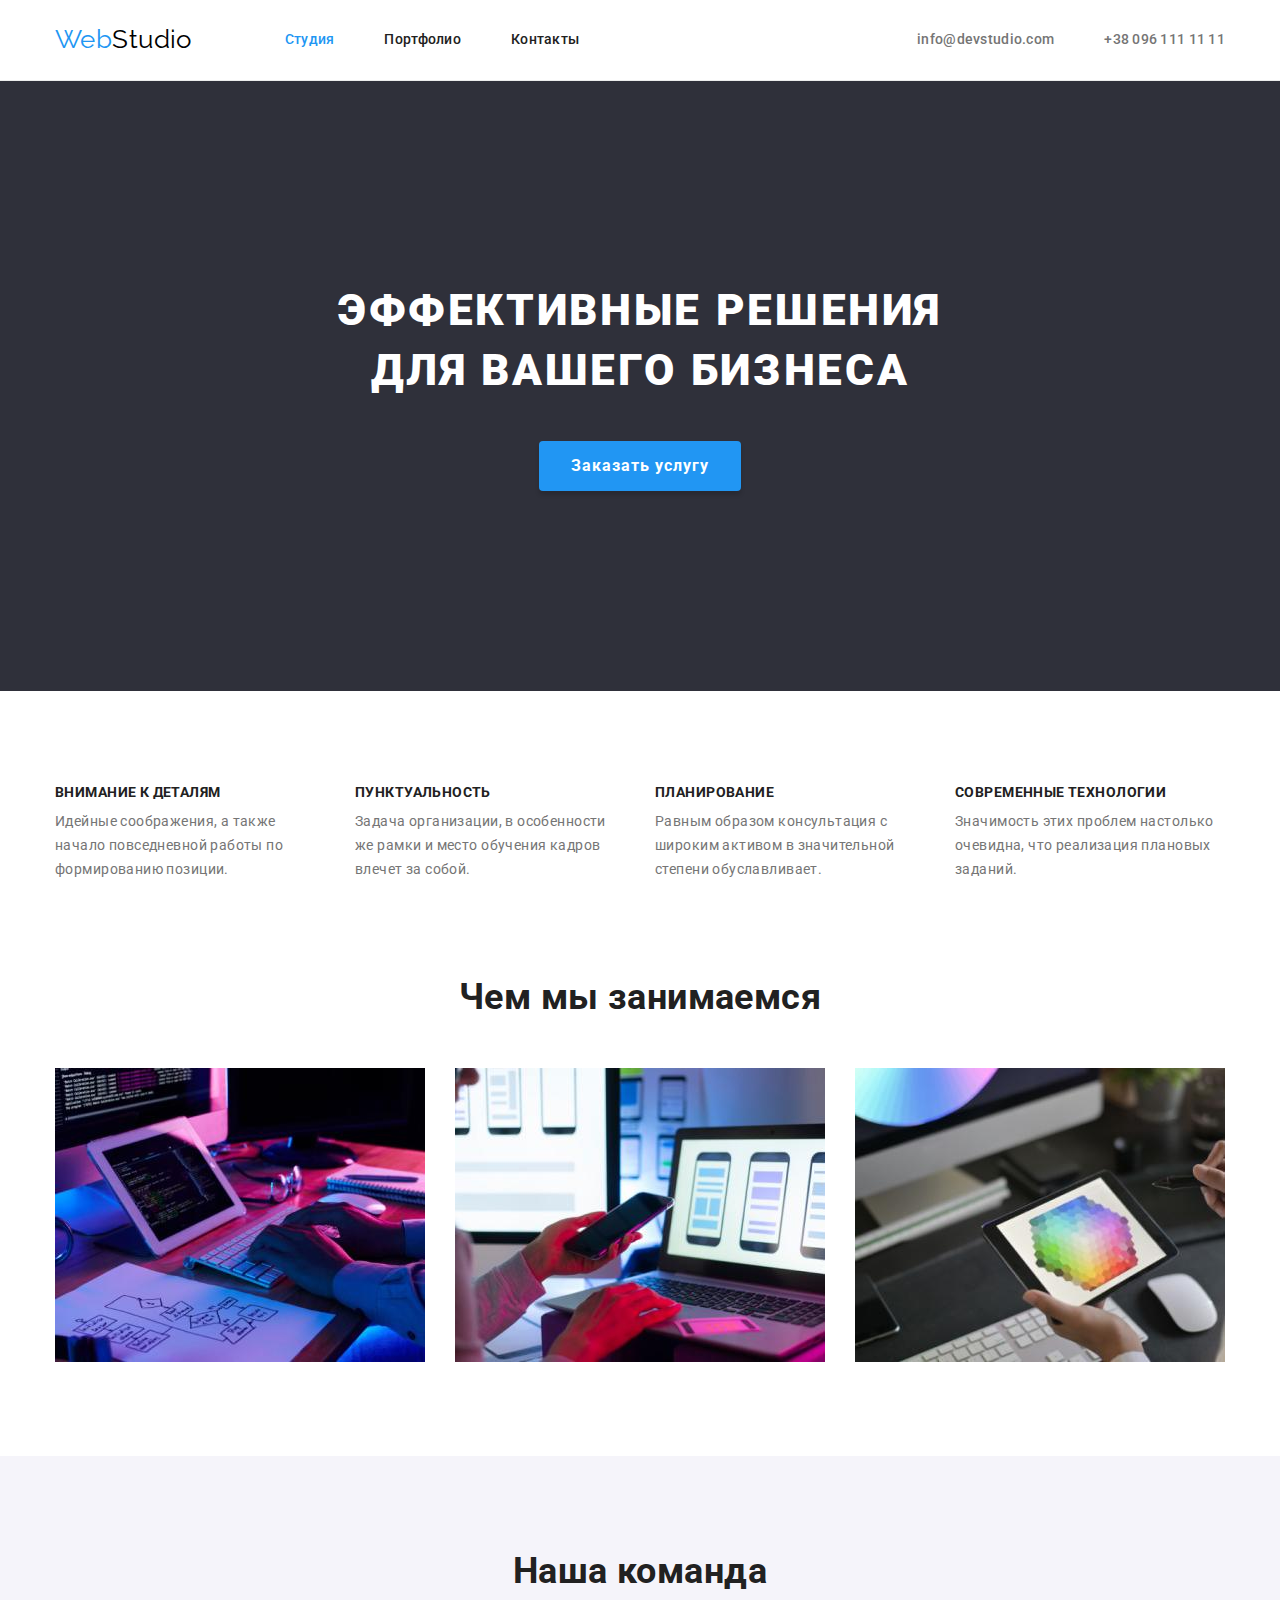
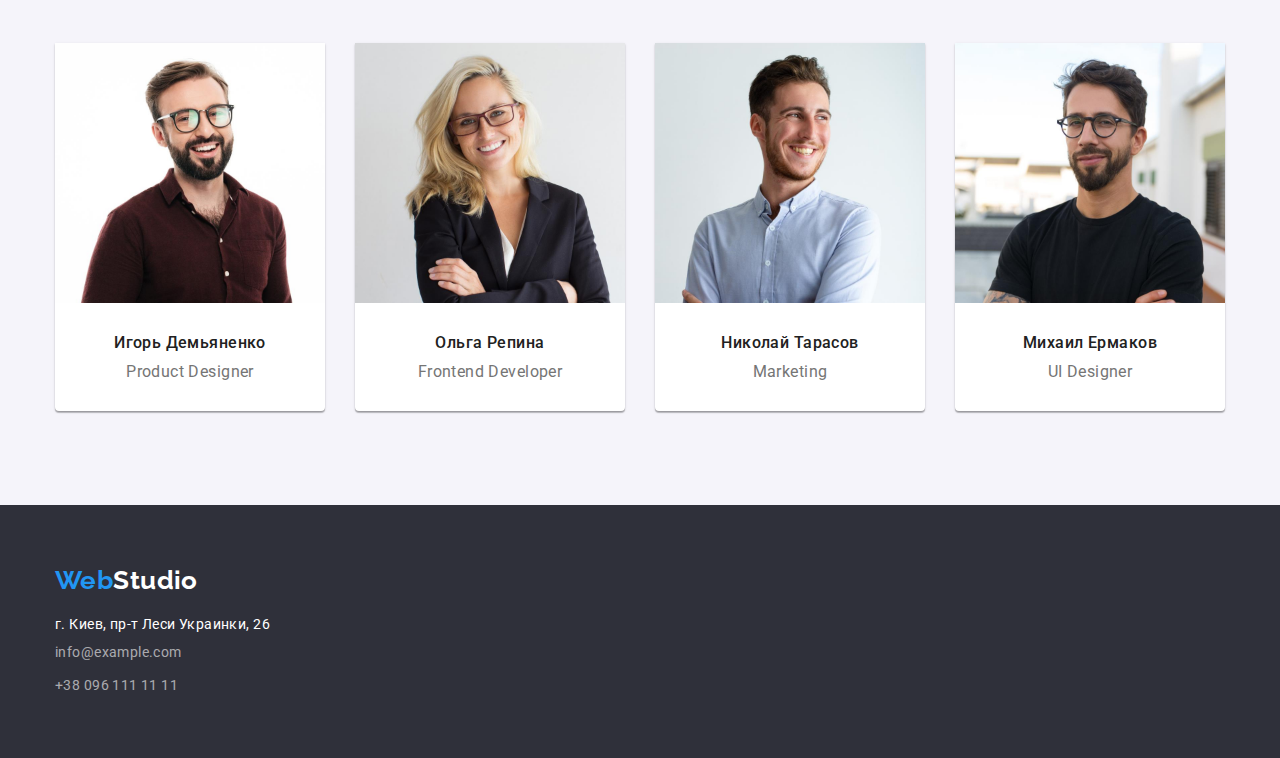
==== index.html @ e7f18486 "1" ====
<!DOCTYPE html>
<html lang="ru">
  <head>
    <meta charset="UTF-8" />
    <meta http-equiv="X-UA-Compatible" content="IE=edge" />
    <meta name="viewport" content="width=device-width, initial-scale=1.0" />
    <title>WebStudio</title>
    <link
      href="https://fonts.googleapis.com/css2?family=Raleway:wght@700&family=Roboto:wght@400;500;700;900&display=swap"
      rel="stylesheet"
    />
    <link
      rel="stylesheet"
      href="https://cdnjs.cloudflare.com/ajax/libs/modern-normalize/1.1.0/modern-normalize.min.css"
    />
    <link rel="stylesheet" href="./css/styles.css" />
  </head>

  <body>
    <header class="">
      <div class="container">
        <div class="main-nav">
          <nav class="conteiner-nav">
            <a href="./index.html" class="logo"
              ><span class="logo-text">Web</span>Studio</a
            >
            <ul class="site-nav">
              <li class="item">
                <a href="./index.html" class="link current">Студия</a>
              </li>
              <li class="item">
                <a href="./portfolio.html" class="link">Портфолио</a>
              </li>
              <li class="item"><a href="" class="link">Контакты</a></li>
            </ul>
          </nav>
          <div class="conteiner-contakt">
            <ul class="auth-nav">
              <li class="item">
                <a href="emailto:info@devstudio.com" class="link"
                  >info@devstudio.com
                </a>
              </li>
              <li class="item">
                <a href="tel:+380961111111" class="link"> +38 096 111 11 11</a>
              </li>
            </ul>
          </div>
        </div>
      </div>
    </header>

    <main>
      <section class="hero">
        <div class="conteiner-hero">
          <h1 class="hero-title">Эффективные решения для вашего бизнеса</h1>
          <button type="button" class="button">Заказать услугу</button>
        </div>
      </section>

      <section class="section advantage">
        <div class="container">
          <h2 class="visually-hidden">Наши преимущества</h2>
          <ul class="advantage-block">
            <li class="item">
              <h3 class="advantage-title">Внимание к деталям</h3>
              <p class="text">
                Идейные соображения, а также начало повседневной работы по
                формированию позиции.
              </p>
            </li>
            <li class="item">
              <h3 class="advantage-title">Пунктуальность</h3>
              <p class="text">
                Задача организации, в особенности же рамки и место обучения
                кадров влечет за собой.
              </p>
            </li>
            <li class="item">
              <h3 class="advantage-title">Планирование</h3>
              <p class="text">
                Равным образом консультация с широким активом в значительной
                степени обуславливает.
              </p>
            </li>
            <li class="item">
              <h3 class="advantage-title">Современные технологии</h3>
              <p class="text">
                Значимость этих проблем настолько очевидна, что реализация
                плановых заданий.
              </p>
            </li>
          </ul>
        </div>
      </section>

      <section class="section engage">
        <div class="container">
          <h2 class="section-title">Чем мы занимаемся</h2>
          <ul class="pictures">
            <li class="item">
              <img
                src="./images/development.jpeg"
                alt="разробокта"
                width="370"
                height="294"
              />
            </li>
            <li class="item">
              <img
                src="./images/design.jpeg"
                alt="дизайн"
                width="370"
                height="294"
              />
            </li>
            <li class="item">
              <img
                src="./images/creative.jpeg"
                alt="кревтив"
                width="370"
                height="294"
              />
            </li>
          </ul>
        </div>
      </section>

      <section class="section team">
        <div class="container">
          <h2 class="section-title">Наша команда</h2>
          <ul class="team-block">
            <li class="item">
              <img src="./images/ihor.jpeg" alt="proddesigner" width="270" />
              <h3 class="team-title">Игорь Демьяненко</h3>
              <p class="position">Product Designer</p>
            </li>
            <li class="item">
              <img src="./images/olga.jpeg" alt="frontend" width="270" />
              <h3 class="team-title">Ольга Репина</h3>
              <p class="position">Frontend Developer</p>
            </li>
            <li class="item">
              <img src="./images/nikolay.jpeg" alt="marketing" width="270" />
              <h3 class="team-title">Николай Тарасов</h3>
              <p class="position">Marketing</p>
            </li>
            <li class="item">
              <img src="./images/michael.jpeg" alt="uidesigner" width="270" />
              <h3 class="team-title">Михаил Ермаков</h3>
              <p class="position">UI Designer</p>
            </li>
          </ul>
        </div>
      </section>
    </main>

    <footer class="footer">
      <div class="container">
        <a href="./index.html" class="logo-footer"
          ><span class="logo-text">Web</span>Studio</a
        >
        <address>
          <ul class="footer-nav">
            <li class="item">
              <a
                href="https://www.google.com/maps/place/%D0%B1%D1%83%D0%BB.+%D0%9B%D0%B5%D1%81%D0%B8+%D0%A3%D0%BA%D1%80%D0%B0%D0%B8%D0%BD%D0%BA%D0%B8,+26,+%D0%9A%D0%B8%D0%B5%D0%B2,+02000/@50.4265841,30.5361971,17z/data=!3m1!4b1!4m5!3m4!1s0x40d4cf0e033ecbe9:0x57a4dffefec77da0!8m2!3d50.4265807!4d30.5383858"
                target="_blank"
                rel="noopener noreferrer nofollow"
                class="link-adress"
                >г. Киев, пр-т Леси Украинки, 26</a
              >
            </li>
            <li class="item">
              <a href="mailto:info@example.com" class="link"
                >info@example.com</a
              >
            </li>
            <li class="item">
              <a href="tel:+380961111111" class="link"> +38 096 111 11 11</a>
            </li>
          </ul>
        </address>
      </div>
    </footer>
  </body>
</html>
---- css/styles.css ----
:root {
  --primary-text-color: #757575;
  --title-text-color: #212121;
  --primary-color-link: #2196f3;
  --white-color: #ffffff;
  --black-color: #000000;
  --card-set-gap: 30px;
}

body {
  background-color: var(--white-color);
  color: var(--primary-text-color);
  font-family: Roboto, sans-serif;
  letter-spacing: 0.03em;
  font-size: 14px;
}
a {
  text-decoration: none;
}

ul {
  list-style: none;
}

h1,
h2,
h3,
ul,
p,
li {
  padding: 0;
  margin: 0;
}

img {
  display: block;
  max-width: 100%;
}

/* цвет основного текста #757575; */
/* вторичный цвет текста #212121; */
/* белый #FFFFFF */
/* синий #2196F3 */
/* вторичный цвет фона #F5F4FA */
/* черный цвет  #000000 */

/* site-nav */

.container {
  margin-left: auto;
  margin-right: auto;
  padding-left: 15px;
  padding-right: 15px;
  width: 1200px;
}

.section {
  padding-top: 94px;
  padding-bottom: 94px;
}

header {
  background-color: var(--white-color);
  border-bottom: 1px solid #ececec;
}

.conteiner-nav {
  display: flex;
  align-items: center;
}

.main-nav {
  display: flex;
  align-items: center;
}

.logo {
  color: var(--black-color);
  font-family: Raleway, sans-serif;
  font-size: 26px;
  line-height: 1.2;
}

.logo-text {
  color: var(--primary-color-link);
  text-decoration: none;
}

.site-nav {
  margin: 0 0 0 93px;
}

.conteiner-contakt {
  margin-left: auto;
}

.site-nav .link {
  color: var(--title-text-color);
}

.site-nav .link {
  display: block;
  padding-bottom: 32px;
  padding-top: 32px;
}

.site-nav,
.auth-nav {
  display: flex;
  padding-left: 0;
  font-weight: 500;
  line-height: 1.14;
  letter-spacing: 0.02em;
}

.auth-nav .item + .item {
  margin-left: 50px;
}

.site-nav .item:not(:last-child) {
  margin-right: 50px;
}

.site-nav .link:hover,
.site-nav .link:focus {
  color: var(--primary-color-link);
}

.auth-nav .link {
  padding-bottom: 32px;
  padding-top: 32px;
  color: var(--primary-text-color);
}

.auth-nav .link:hover,
.auth-nav .link:focus {
  color: var(--primary-color-link);
}

.site-nav .current {
  color: var(--primary-color-link);
}

/* hero */

.hero {
  padding: 200px 0;
  background-color: #2f303a;
  color: var(--white-color);
  text-align: center;
}

.hero-title {
  margin-bottom: 40px;
  margin-left: auto;
  margin-right: auto;
  width: 696px;
  font-weight: 900;
  font-size: 44px;
  line-height: 1.36;
  letter-spacing: 0.06em;
  text-transform: uppercase;
}

.button {
  padding: 10px 32px;
  border: none;
  background-color: var(--primary-color-link);
  color: var(--white-color);
  font-family: inherit;
  font-weight: 700;
  font-size: 16px;
  line-height: 1.87;
  align-items: center;
  text-align: center;
  letter-spacing: 0.06em;
  cursor: pointer;
  box-shadow: 0px 4px 4px rgba(0, 0, 0, 0.15);
  border-radius: 4px;
}

.button:hover {
  background-color: #188ce8;
}

/* section */

.advantage {
  padding-bottom: 0;
}

.visually-hidden {
  position: absolute;
  width: 1px;
  height: 1px;
  margin: -1px;
  border: 0;
  padding: 0;

  white-space: nowrap;
  clip-path: inset(100%);
  clip: rect(0 0 0 0);
  overflow: hidden;
}

.advantage-block {
  display: flex;
}

.advantage-block .item {
  width: 270px;
}

.advantage-block .item:not(:last-child) {
  margin-right: 30px;
}

.section-title {
  margin-bottom: 50px;
  color: var(--title-text-color);
  font-weight: 700;
  font-size: 36px;
  line-height: 1.17;
  text-align: center;
}

.advantage-title {
  margin-bottom: 10px;
  color: var(--title-text-color);
  font-weight: 700;
  font-size: 14px;
  line-height: 1.14;
  text-transform: uppercase;
}

.pictures {
  display: flex;
}

.pictures .item:not(:last-child) {
  margin-right: 30px;
}

.team {
  background-color: #f5f4fa;
}

.team {
  padding-top: 94px;
  padding-bottom: 94px;
}

.team-block {
  display: flex;
}

.team-block .item:not(:last-child) {
  margin-right: 30px;
}

.team-block .item {
  background-color: var(--white-color);
  box-shadow: 0px 1px 3px rgba(0, 0, 0, 0.12), 0px 1px 1px rgba(0, 0, 0, 0.14),
    0px 2px 1px rgba(0, 0, 0, 0.2);
  border-radius: 0px 0px 4px 4px;
}

.team-title {
  margin-top: 30px;
  margin-bottom: 10px;

  color: var(--title-text-color);
  font-weight: 500;
  font-size: 16px;
  line-height: 1.19;
  text-align: center;
}

.work-title {
  color: var(--title-text-color);
  font-weight: 700;
  font-size: 18px;
  line-height: 2;
  letter-spacing: 0.06em;
}

.work-name {
  color: var(--primary-text-color);
  font-size: 16px;
  line-height: 1.87;
}

.text {
  line-height: 1.71;
}

.position {
  margin-bottom: 30px;

  font-size: 16px;
  line-height: 1.19;
  text-align: center;
}

/* карточка работ */

main {
  background-color: var(--white-color);
}

.card-content {
  padding: 20px 24px;

  background-color: #ffffff;

  border: 1px solid #eeeeee;
  border-top: 0px;
}

.work-name {
  margin-top: 4px;
}

.card-work {
  display: flex;
  flex-wrap: wrap;
  margin-left: calc(-1 * var(--card-set-gap));
  margin-top: calc(-1 * var(--card-set-gap));
}

.card-work > .item {
  flex-basis: calc(100% / 3 - var(--card-set-gap));
  margin-left: var(--card-set-gap);
  margin-top: var(--card-set-gap);
}

.filter {
  display: flex;
  margin-bottom: 50px;
  justify-content: center;
}

.button-filter {
  padding: 6px 22px;
  border: none;
  background-color: #f5f4fa;
  border-radius: 4px;
  font-weight: 500;
  font-size: 16px;
  line-height: 1.62;
  cursor: pointer;
}

.filter .item:not(:last-child) .button-filter {
  margin-right: 8px;
}

.button-filter:hover,
.button-filter:focus {
  color: var(--white-color);
  background-color: var(--primary-color-link);
}

/* footer */

.logo-footer {
  display: block;
  margin-bottom: 20px;
  color: var(--white-color);
  font-family: Raleway, sans-serif;
  font-weight: 700;
  font-size: 26px;
  line-height: 1.2;
}

footer {
  padding-top: 60px;
  padding-bottom: 60px;
  background-color: #2f303a;
}

.footer-nav .item:not(:last-child) {
  margin-bottom: 9px;
}

.footer-nav .link {
  color: rgba(255, 255, 255, 0.6);
  font-weight: 400;
  font-size: 14px;
  line-height: 1.71;
  font-style: normal;
}

.link-adress {
  color: var(--white-color);
  font-style: normal;
}

.link-adress:hover,
.link-adress:focus {
  color: var(--primary-color-link);
}

.footer-nav .link:hover,
.footer-nav .link:focus {
  color: var(--primary-color-link);
}
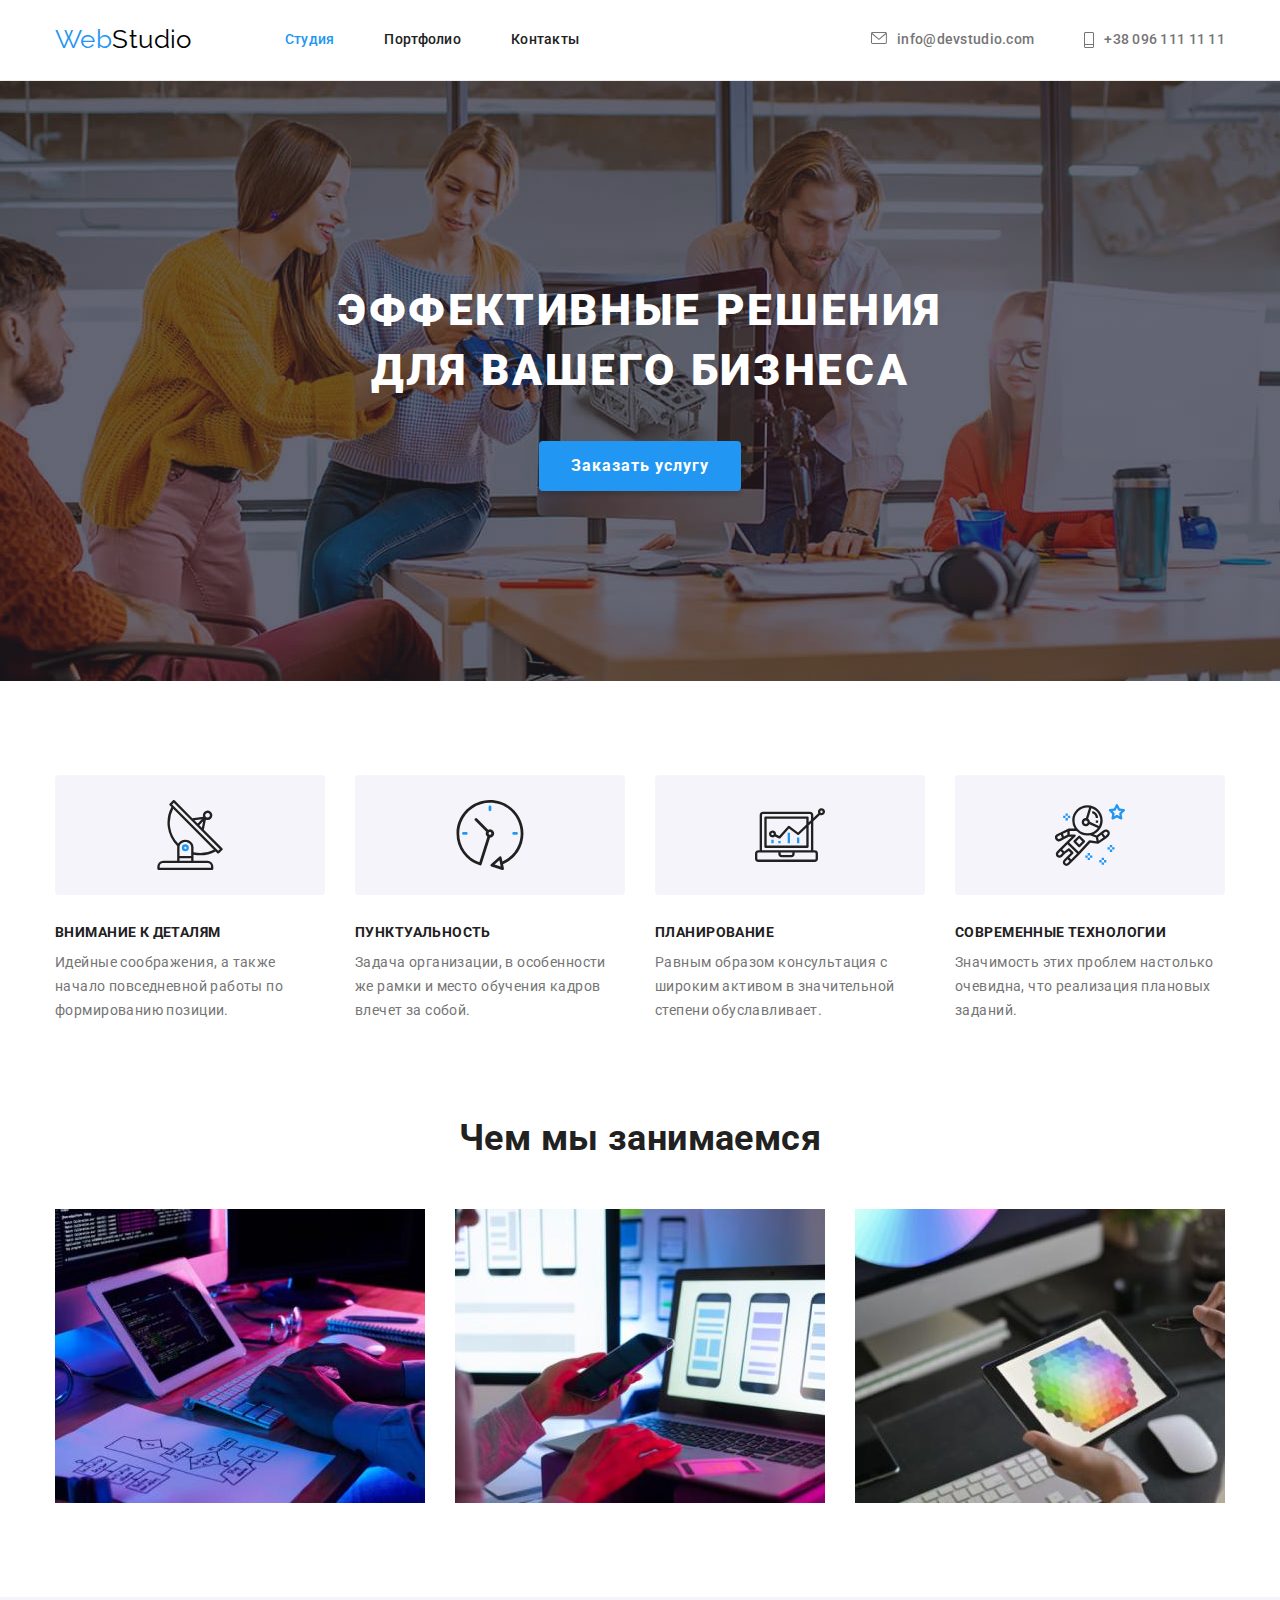
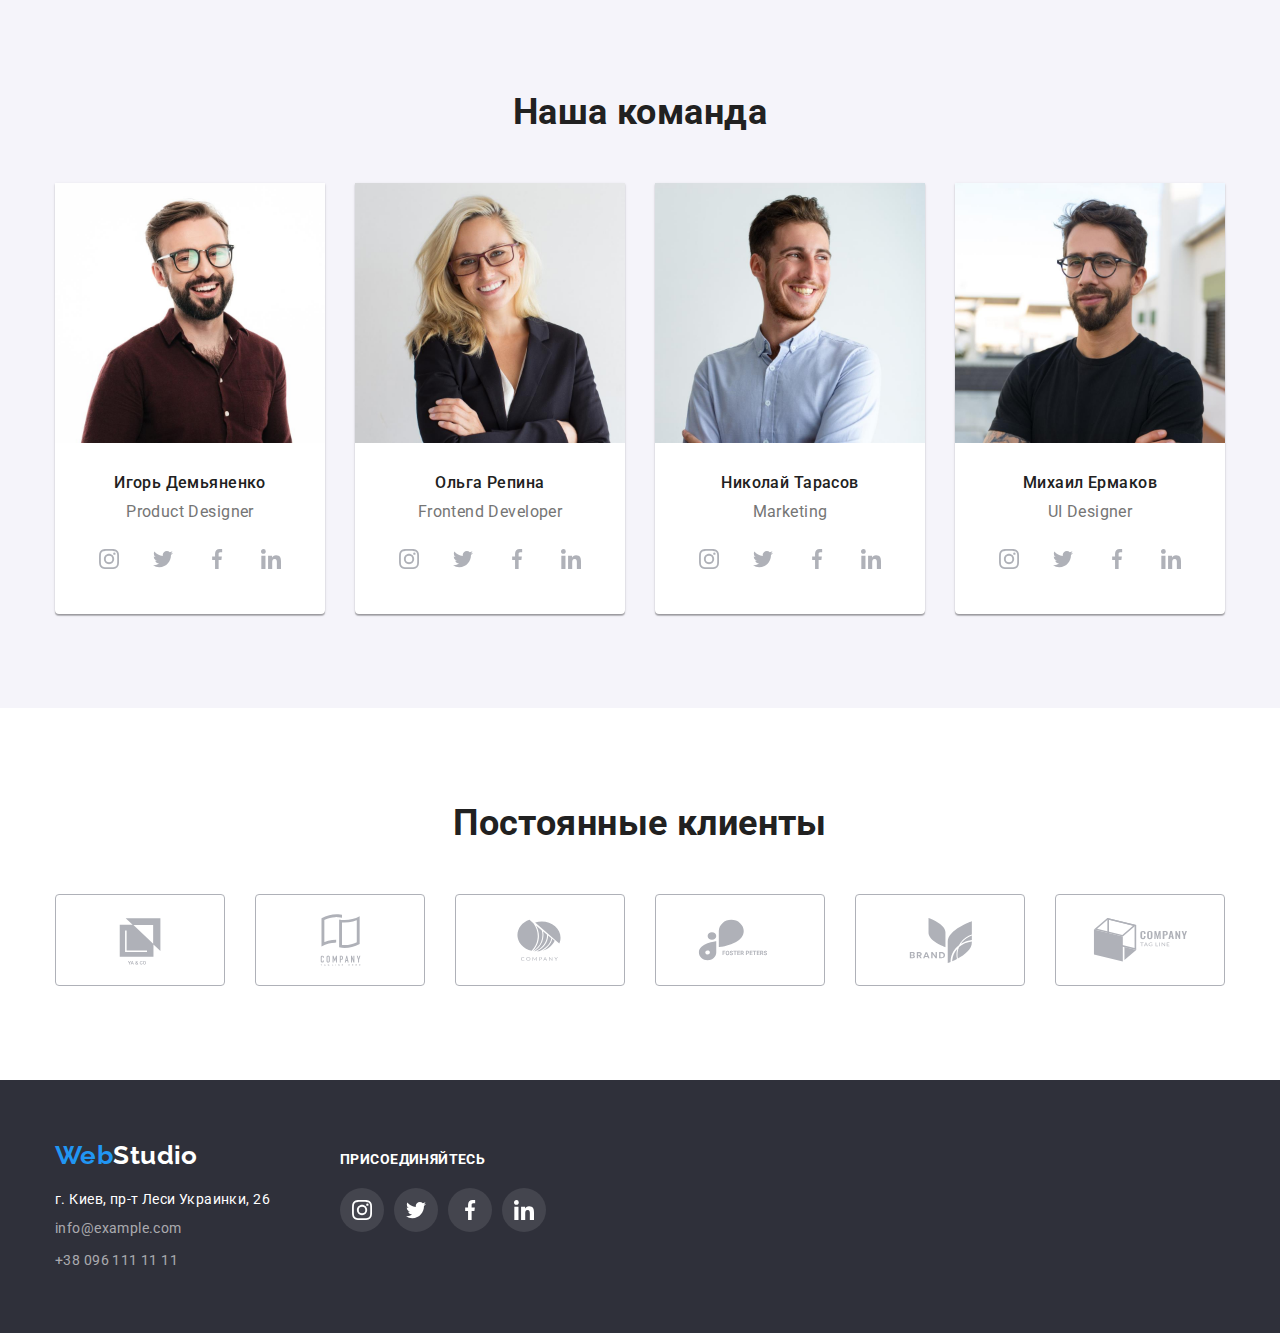
==== commit d92390ec: "1" ====
--- a/index.html
+++ b/index.html
@@ -37,12 +37,20 @@
           <div class="conteiner-contakt">
             <ul class="auth-nav">
               <li class="item">
-                <a href="emailto:info@devstudio.com" class="link"
-                  >info@devstudio.com
+                <a href="emailto:info@devstudio.com" class="link">
+                  <svg class="icon-tell" width="16" height="12">
+                    <use href="./images/icons.svg#envelope"></use>
+                  </svg>
+                  info@devstudio.com
                 </a>
               </li>
               <li class="item">
-                <a href="tel:+380961111111" class="link"> +38 096 111 11 11</a>
+                <a href="tel:+380961111111" class="link">
+                  <svg class="icon-tell" width="10" height="16">
+                    <use href="./images/icons.svg#telephon"></use>
+                  </svg>
+                  +38 096 111 11 11</a
+                >
               </li>
             </ul>
           </div>
@@ -62,28 +70,40 @@
         <div class="container">
           <h2 class="visually-hidden">Наши преимущества</h2>
           <ul class="advantage-block">
-            <li class="item">
+            <li class="item antenna">
+              <svg class="antenna icon" width="70px" heigth="70px">
+                <use href="./images/icons.svg#antenna"></use>
+              </svg>
               <h3 class="advantage-title">Внимание к деталям</h3>
               <p class="text">
                 Идейные соображения, а также начало повседневной работы по
                 формированию позиции.
               </p>
             </li>
-            <li class="item">
+            <li class="item clock">
+              <svg class="clock icon" width="70px" heigth="70px">
+                <use href="./images/icons.svg#clock"></use>
+              </svg>
               <h3 class="advantage-title">Пунктуальность</h3>
               <p class="text">
                 Задача организации, в особенности же рамки и место обучения
                 кадров влечет за собой.
               </p>
             </li>
-            <li class="item">
+            <li class="item diagram">
+              <svg class="diagram icon" width="70px" heigth="70px">
+                <use href="./images/icons.svg#diagram"></use>
+              </svg>
               <h3 class="advantage-title">Планирование</h3>
               <p class="text">
                 Равным образом консультация с широким активом в значительной
                 степени обуславливает.
               </p>
             </li>
-            <li class="item">
+            <li class="item astronaut">
+              <svg class="astronaut icon" width="70px" heigth="70px">
+                <use href="./images/icons.svg#astronaut"></use>
+              </svg>
               <h3 class="advantage-title">Современные технологии</h3>
               <p class="text">
                 Значимость этих проблем настолько очевидна, что реализация
@@ -134,21 +154,254 @@
               <img src="./images/ihor.jpeg" alt="proddesigner" width="270" />
               <h3 class="team-title">Игорь Демьяненко</h3>
               <p class="position">Product Designer</p>
+              <ul class="social-icon">
+                <li class="icons">
+                  <a href="" class="link">
+                    <svg class="icon-soc insta">
+                      <use
+                        href="./images/icons.svg#instagram"
+                        width="20px"
+                        heigth="20px"
+                      ></use>
+                    </svg>
+                  </a>
+                </li>
+                <li class="icons">
+                  <a href="" class="link">
+                    <svg class="icon-soc insta">
+                      <use
+                        href="./images/icons.svg#twitter"
+                        width="20px"
+                        heigth="20px"
+                      ></use>
+                    </svg>
+                  </a>
+                </li>
+                <li class="icons">
+                  <a href="" class="link">
+                    <svg class="icon-soc insta">
+                      <use
+                        href="./images/icons.svg#facebook"
+                        width="20px"
+                        heigth="20px"
+                      ></use>
+                    </svg>
+                  </a>
+                </li>
+                <li class="icons">
+                  <a href="" class="link">
+                    <svg class="icon-soc insta">
+                      <use
+                        href="./images/icons.svg#linkedin"
+                        width="20px"
+                        heigth="20px"
+                      ></use>
+                    </svg>
+                  </a>
+                </li>
+              </ul>
             </li>
             <li class="item">
               <img src="./images/olga.jpeg" alt="frontend" width="270" />
               <h3 class="team-title">Ольга Репина</h3>
               <p class="position">Frontend Developer</p>
+              <ul class="social-icon">
+                <li class="icons">
+                  <a href="" class="link">
+                    <svg class="icon-soc insta">
+                      <use
+                        href="./images/icons.svg#instagram"
+                        width="20px"
+                        heigth="20px"
+                      ></use>
+                    </svg>
+                  </a>
+                </li>
+                <li class="icons">
+                  <a href="" class="link">
+                    <svg class="icon-soc insta">
+                      <use
+                        href="./images/icons.svg#twitter"
+                        width="20px"
+                        heigth="20px"
+                      ></use>
+                    </svg>
+                  </a>
+                </li>
+                <li class="icons">
+                  <a href="" class="link">
+                    <svg class="icon-soc insta">
+                      <use
+                        href="./images/icons.svg#facebook"
+                        width="20px"
+                        heigth="20px"
+                      ></use>
+                    </svg>
+                  </a>
+                </li>
+                <li class="icons">
+                  <a href="" class="link">
+                    <svg class="icon-soc insta">
+                      <use
+                        href="./images/icons.svg#linkedin"
+                        width="20px"
+                        heigth="20px"
+                      ></use>
+                    </svg>
+                  </a>
+                </li>
+              </ul>
             </li>
             <li class="item">
               <img src="./images/nikolay.jpeg" alt="marketing" width="270" />
               <h3 class="team-title">Николай Тарасов</h3>
               <p class="position">Marketing</p>
+              <ul class="social-icon">
+                <li class="icons">
+                  <a href="" class="link">
+                    <svg class="icon-soc insta">
+                      <use
+                        href="./images/icons.svg#instagram"
+                        width="20px"
+                        heigth="20px"
+                      ></use>
+                    </svg>
+                  </a>
+                </li>
+                <li class="icons">
+                  <a href="" class="link">
+                    <svg class="icon-soc insta">
+                      <use
+                        href="./images/icons.svg#twitter"
+                        width="20px"
+                        heigth="20px"
+                      ></use>
+                    </svg>
+                  </a>
+                </li>
+                <li class="icons">
+                  <a href="" class="link">
+                    <svg class="icon-soc insta">
+                      <use
+                        href="./images/icons.svg#facebook"
+                        width="20px"
+                        heigth="20px"
+                      ></use>
+                    </svg>
+                  </a>
+                </li>
+                <li class="icons">
+                  <a href="" class="link">
+                    <svg class="icon-soc insta">
+                      <use
+                        href="./images/icons.svg#linkedin"
+                        width="20px"
+                        heigth="20px"
+                      ></use>
+                    </svg>
+                  </a>
+                </li>
+              </ul>
             </li>
             <li class="item">
               <img src="./images/michael.jpeg" alt="uidesigner" width="270" />
               <h3 class="team-title">Михаил Ермаков</h3>
               <p class="position">UI Designer</p>
+              <ul class="social-icon">
+                <li class="icons">
+                  <a href="" class="link">
+                    <svg class="icon-soc insta">
+                      <use
+                        href="./images/icons.svg#instagram"
+                        width="20px"
+                        heigth="20px"
+                      ></use>
+                    </svg>
+                  </a>
+                </li>
+                <li class="icons">
+                  <a href="" class="link">
+                    <svg class="icon-soc insta">
+                      <use
+                        href="./images/icons.svg#twitter"
+                        width="20px"
+                        heigth="20px"
+                      ></use>
+                    </svg>
+                  </a>
+                </li>
+                <li class="icons">
+                  <a href="" class="link">
+                    <svg class="icon-soc insta">
+                      <use
+                        href="./images/icons.svg#facebook"
+                        width="20px"
+                        heigth="20px"
+                      ></use>
+                    </svg>
+                  </a>
+                </li>
+                <li class="icons">
+                  <a href="" class="link">
+                    <svg class="icon-soc insta">
+                      <use
+                        href="./images/icons.svg#linkedin"
+                        width="20px"
+                        heigth="20px"
+                      ></use>
+                    </svg>
+                  </a>
+                </li>
+              </ul>
+            </li>
+          </ul>
+        </div>
+      </section>
+      <section class="section company">
+        <div class="container">
+          <h2 class="section-title">Постоянные клиенты</h2>
+          <ul class="company-block">
+            <li class="item">
+              <a href="" class="link">
+                <svg class="icon-company" width="106px" height="60px">
+                  <use href="./images/icons.svg#yago"></use>
+                </svg>
+              </a>
+            </li>
+            <li class="item">
+              <a href="" class="link">
+                <svg class="icon-company" width="106" height="60">
+                  <use href="./images/icons.svg#tagline"></use>
+                </svg>
+              </a>
+            </li>
+            <li class="item">
+              <a href="" class="link">
+                <svg class="icon-company" width="106" height="60">
+                  <use href="./images/icons.svg#company"></use>
+                </svg>
+              </a>
+            </li>
+            <li class="item">
+              <a href="" class="link">
+                <svg class="icon-company" width="106" height="60">
+                  <use href="./images/icons.svg#foster"></use>
+                </svg>
+              </a>
+            </li>
+            <li class="item">
+              <a href="" class="link">
+                <svg class="icon-company" width="106" height="60">
+                  <use href="./images/icons.svg#brand"></use>
+                </svg>
+              </a>
+            </li>
+            <li class="item">
+              <a href="" class="link">
+                <svg class="icon-company" width="106" height="60">
+                  <use href="./images/icons.svg#tag"></use>
+                </svg>
+              </a>
             </li>
           </ul>
         </div>
@@ -157,30 +410,82 @@
 
     <footer class="footer">
       <div class="container">
-        <a href="./index.html" class="logo-footer"
-          ><span class="logo-text">Web</span>Studio</a
-        >
-        <address>
-          <ul class="footer-nav">
-            <li class="item">
-              <a
-                href="https://www.google.com/maps/place/%D0%B1%D1%83%D0%BB.+%D0%9B%D0%B5%D1%81%D0%B8+%D0%A3%D0%BA%D1%80%D0%B0%D0%B8%D0%BD%D0%BA%D0%B8,+26,+%D0%9A%D0%B8%D0%B5%D0%B2,+02000/@50.4265841,30.5361971,17z/data=!3m1!4b1!4m5!3m4!1s0x40d4cf0e033ecbe9:0x57a4dffefec77da0!8m2!3d50.4265807!4d30.5383858"
-                target="_blank"
-                rel="noopener noreferrer nofollow"
-                class="link-adress"
-                >г. Киев, пр-т Леси Украинки, 26</a
-              >
-            </li>
-            <li class="item">
-              <a href="mailto:info@example.com" class="link"
-                >info@example.com</a
-              >
-            </li>
-            <li class="item">
-              <a href="tel:+380961111111" class="link"> +38 096 111 11 11</a>
+        <div class="addres-thumb">
+          <a href="./index.html" class="logo-footer"
+            ><span class="logo-text">Web</span>Studio</a
+          >
+          <address>
+            <ul class="footer-nav">
+              <li class="item">
+                <a
+                  href="https://www.google.com/maps/place/%D0%B1%D1%83%D0%BB.+%D0%9B%D0%B5%D1%81%D0%B8+%D0%A3%D0%BA%D1%80%D0%B0%D0%B8%D0%BD%D0%BA%D0%B8,+26,+%D0%9A%D0%B8%D0%B5%D0%B2,+02000/@50.4265841,30.5361971,17z/data=!3m1!4b1!4m5!3m4!1s0x40d4cf0e033ecbe9:0x57a4dffefec77da0!8m2!3d50.4265807!4d30.5383858"
+                  target="_blank"
+                  rel="noopener noreferrer nofollow"
+                  class="link-adress"
+                  >г. Киев, пр-т Леси Украинки, 26</a
+                >
+              </li>
+
+              <li class="item">
+                <a href="mailto:info@example.com" class="link"
+                  >info@example.com</a
+                >
+              </li>
+              <li class="item">
+                <a href="tel:+380961111111" class="link"> +38 096 111 11 11</a>
+              </li>
+            </ul>
+          </address>
+        </div>
+        <div class="social-link">
+          <h2 class="social-link-title">присоединяйтесь</h2>
+          <ul class="footer-icon">
+            <li class="icons-footer">
+              <a href="" class="link">
+                <svg class="icon-insta">
+                  <use
+                    href="./images/icons.svg#instagram"
+                    width="20px"
+                    heigth="20px"
+                  ></use>
+                </svg>
+              </a>
+            </li>
+            <li class="icons-footer">
+              <a href="" class="link">
+                <svg class="icon-insta">
+                  <use
+                    href="./images/icons.svg#twitter"
+                    width="20px"
+                    heigth="20px"
+                  ></use>
+                </svg>
+              </a>
+            </li>
+            <li class="icons-footer">
+              <a href="" class="link">
+                <svg class="icon-insta">
+                  <use
+                    href="./images/icons.svg#facebook"
+                    width="20px"
+                    heigth="20px"
+                  ></use>
+                </svg>
+              </a>
+            </li>
+            <li class="icons-footer">
+              <a href="" class="link">
+                <svg class="icon-insta">
+                  <use
+                    href="./images/icons.svg#linkedin"
+                    width="20px"
+                    heigth="20px"
+                  ></use>
+                </svg>
+              </a>
             </li>
           </ul>
-        </address>
+        </div>
       </div>
     </footer>
   </body>
--- a/css/styles.css
+++ b/css/styles.css
@@ -44,7 +44,7 @@
 /* вторичный цвет фона #F5F4FA */
 /* черный цвет  #000000 */
 
-/* site-nav */
+/* header */
 
 .container {
   margin-left: auto;
@@ -126,6 +126,10 @@
   color: var(--primary-color-link);
 }
 
+.item .link {
+  display: inline-flex;
+}
+
 .auth-nav .link {
   padding-bottom: 32px;
   padding-top: 32px;
@@ -137,15 +141,40 @@
   color: var(--primary-color-link);
 }
 
+.link:hover .icon-tell,
+.link:focus .icon-tell {
+  fill: #2196f3;
+}
+
+.icon-tell {
+  fill: var(--primary-text-color);
+  margin-right: 10px;
+}
+
 .site-nav .current {
   color: var(--primary-color-link);
 }
 
-/* hero */
+/* ------------ MAIN---------- */
+
+/* ------HERO------ */
 
 .hero {
   padding: 200px 0;
+  max-width: 1600px;
+  height: 600px;
+  margin-left: auto;
+  margin-right: auto;
   background-color: #2f303a;
+  background-image: linear-gradient(
+      to right,
+      rgba(47, 48, 58, 0.4),
+      rgba(47, 48, 58, 0.4)
+    ),
+    url(../images/hero.jpeg);
+  background-repeat: no-repeat;
+  background-position: center;
+  background-size: cover;
   color: var(--white-color);
   text-align: center;
 }
@@ -179,11 +208,20 @@
   border-radius: 4px;
 }
 
-.button:hover {
+.button:hover .button:focus {
   background-color: #188ce8;
 }
 
-/* section */
+/* ------section------- */
+
+.item .icon {
+  display: block;
+  width: 270px;
+  height: 120px;
+  padding: 25px 100px;
+  background-color: #f5f4fa;
+  border-radius: 4px;
+}
 
 .advantage {
   padding-bottom: 0;
@@ -196,7 +234,6 @@
   margin: -1px;
   border: 0;
   padding: 0;
-
   white-space: nowrap;
   clip-path: inset(100%);
   clip: rect(0 0 0 0);
@@ -225,6 +262,7 @@
 }
 
 .advantage-title {
+  margin-top: 30px;
   margin-bottom: 10px;
   color: var(--title-text-color);
   font-weight: 700;
@@ -243,9 +281,6 @@
 
 .team {
   background-color: #f5f4fa;
-}
-
-.team {
   padding-top: 94px;
   padding-bottom: 94px;
 }
@@ -295,11 +330,75 @@
 }
 
 .position {
-  margin-bottom: 30px;
-
+  margin-bottom: 16px;
   font-size: 16px;
   line-height: 1.19;
   text-align: center;
+}
+
+.social-icon {
+  display: inline-flex;
+  padding: 0 32px 30px 32px;
+}
+
+.social-icon .icons:not(:last-child) {
+  margin-right: 10px;
+}
+
+.icon-soc {
+  width: 44px;
+  height: 44px;
+  padding: 12px;
+  fill: #afb1b8;
+}
+
+.icons .link:hover,
+.icons .link:focus {
+  fill: #ffffff;
+  background-color: #2196f3;
+  border-radius: 50%;
+}
+
+.icons .link:hover .icon-soc,
+.icons .link:focus .icon-soc {
+  fill: #ffffff;
+}
+
+/* company */
+
+.company-block {
+  display: flex;
+}
+
+.company-block .item {
+  padding: 16px 32px;
+}
+
+.company-block .item {
+  width: 170px;
+  height: 92px;
+  cursor: pointer;
+  border: 1px solid #afb1b8;
+  border-radius: 4px;
+}
+
+.company-block .link {
+  display: block;
+  fill: #afb1b8;
+}
+
+.company-block .link:hover,
+.company-block .link:focus {
+  fill: #2196f3;
+}
+
+.company-block .item:hover,
+.company-block .item:focus {
+  border-color: #2196f3;
+}
+
+.company-block .item:not(:last-child) {
+  margin-right: 30px;
 }
 
 /* карточка работ */
@@ -332,6 +431,11 @@
   flex-basis: calc(100% / 3 - var(--card-set-gap));
   margin-left: var(--card-set-gap);
   margin-top: var(--card-set-gap);
+}
+
+.card-work .item:hover {
+  box-shadow: 0px 1px 1px rgba(0, 0, 0, 0.12), 0px 4px 4px rgba(0, 0, 0, 0.06),
+    1px 4px 6px rgba(0, 0, 0, 0.16);
 }
 
 .filter {
@@ -359,6 +463,8 @@
 .button-filter:focus {
   color: var(--white-color);
   background-color: var(--primary-color-link);
+  box-shadow: 0px 3px 1px rgba(0, 0, 0, 0.1), 0px 1px 2px rgba(0, 0, 0, 0.08),
+    0px 2px 2px rgba(0, 0, 0, 0.12);
 }
 
 /* footer */
@@ -405,3 +511,57 @@
 .footer-nav .link:focus {
   color: var(--primary-color-link);
 }
+
+/* --footer social link--- */
+
+.social-link {
+  margin-left: 70px;
+  padding-top: 12px;
+}
+
+.social-link-title {
+  font-weight: 700;
+  font-size: 14px;
+  line-height: 1.14;
+  letter-spacing: 0.03em;
+  text-transform: uppercase;
+  color: #ffffff;
+  margin-bottom: 20px;
+}
+
+.footer .container {
+  display: flex;
+}
+.footer-icon {
+  display: inline-flex;
+}
+
+.footer-icon .icons-footer:not(:last-child) {
+  margin-right: 10px;
+}
+.icons-footer .link {
+  display: block;
+  list-style: none;
+  width: 44px;
+  height: 44px;
+  background-color: rgba(255, 255, 255, 0.1);
+  border-radius: 50%;
+}
+
+.icon-insta {
+  width: 44px;
+  height: 44px;
+  padding: 12px;
+  fill: #ffffff;
+}
+
+.icons-footer .link:hover,
+.icons-footer .link:focus {
+  background-color: #2196f3;
+  border-radius: 50%;
+}
+
+.icons .link:hover .icon-soc,
+.icons .link:focus .icon-soc {
+  fill: #ffffff;
+}
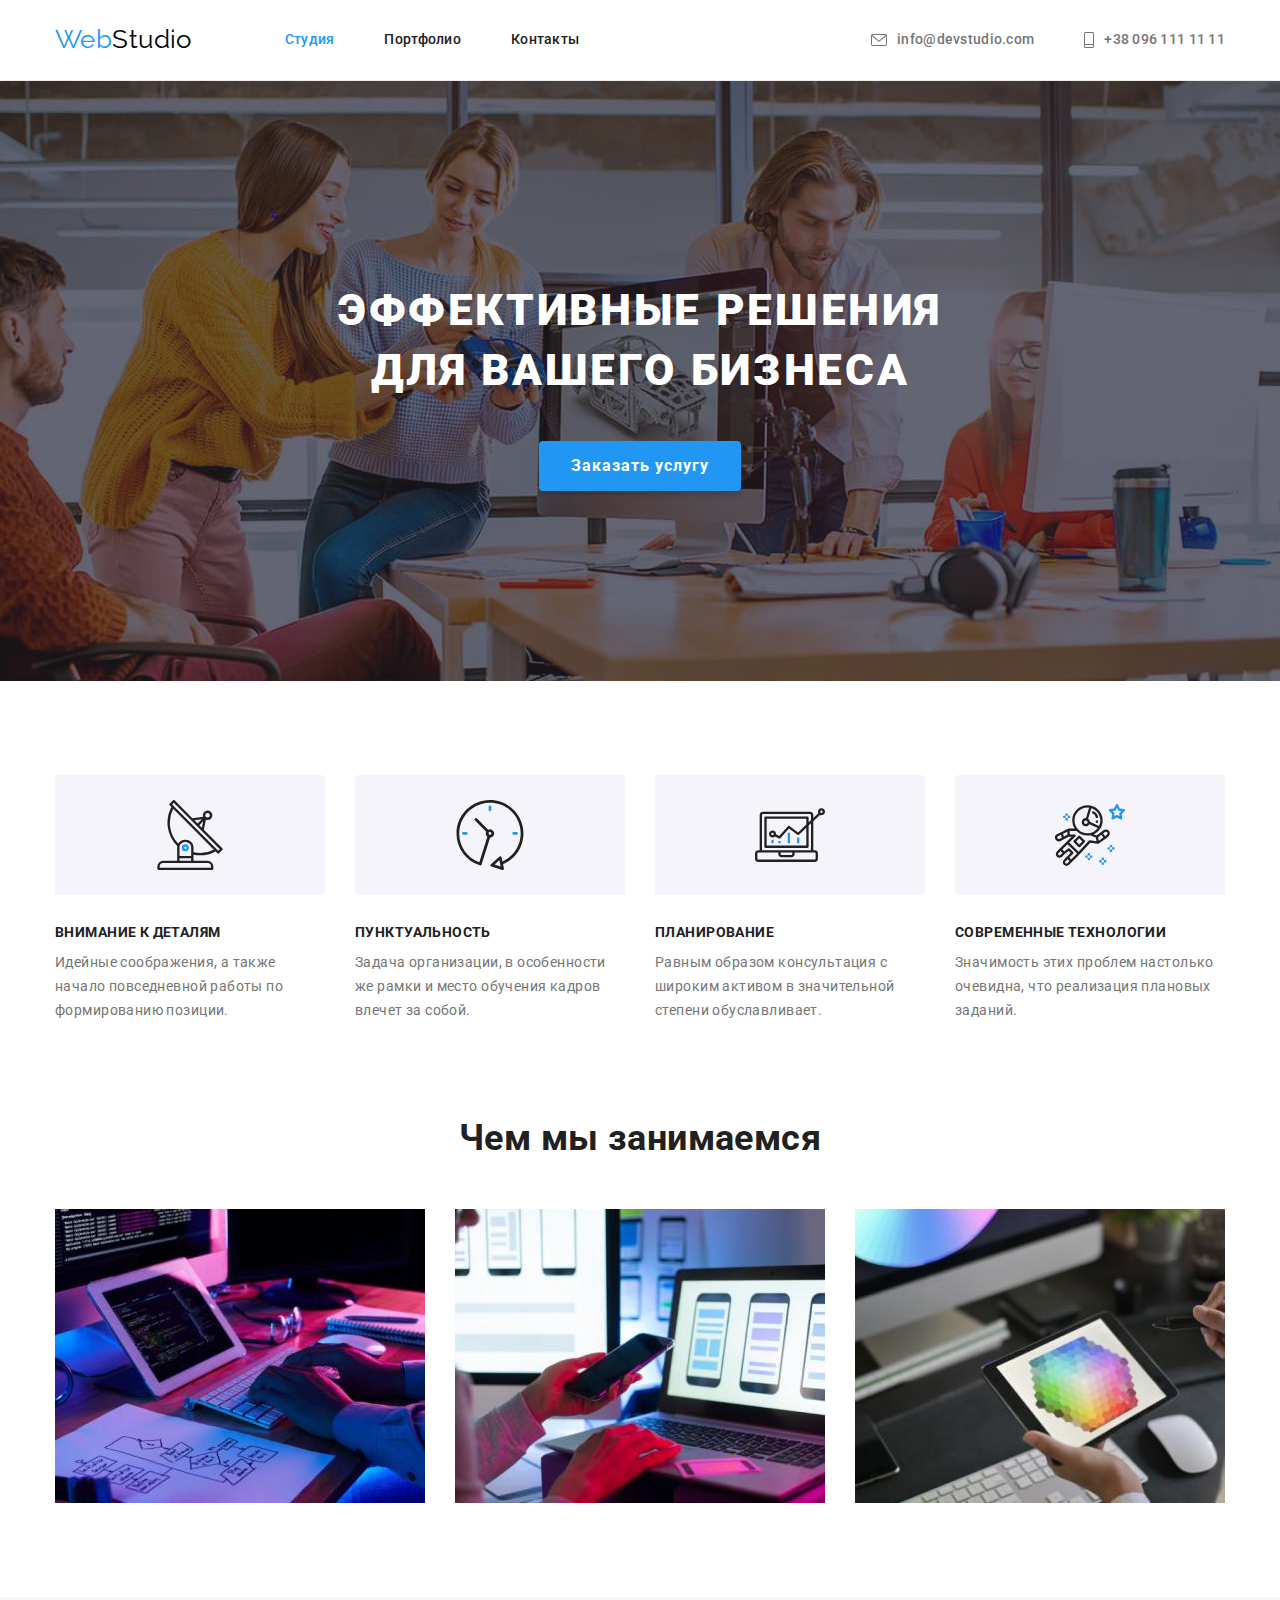
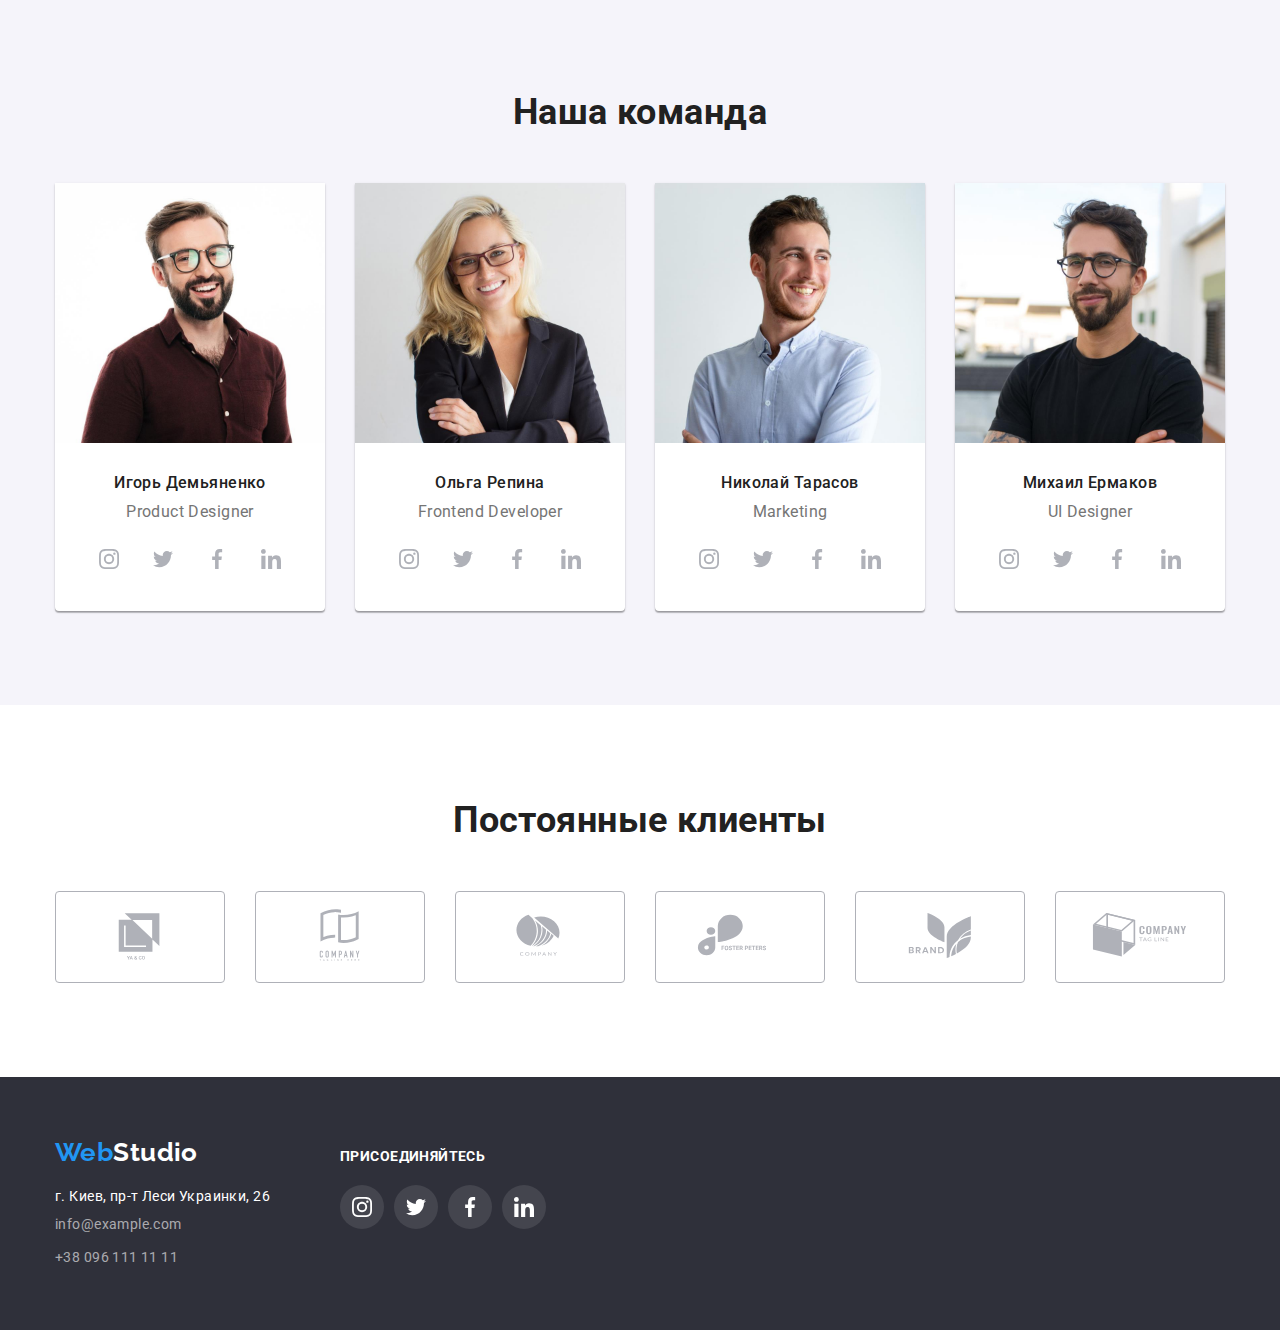
==== commit 38d9d48d: "11" ====
--- a/index.html
+++ b/index.html
@@ -71,9 +71,11 @@
           <h2 class="visually-hidden">Наши преимущества</h2>
           <ul class="advantage-block">
             <li class="item antenna">
-              <svg class="antenna icon" width="70px" heigth="70px">
-                <use href="./images/icons.svg#antenna"></use>
-              </svg>
+              <div class="icon">
+                <svg width="70" height="70" class="antenna" >
+                  <use href="./images/icons.svg#antenna"></use>
+                </svg>
+              </div>
               <h3 class="advantage-title">Внимание к деталям</h3>
               <p class="text">
                 Идейные соображения, а также начало повседневной работы по
@@ -81,9 +83,11 @@
               </p>
             </li>
             <li class="item clock">
-              <svg class="clock icon" width="70px" heigth="70px">
-                <use href="./images/icons.svg#clock"></use>
-              </svg>
+              <div class="icon">
+                <svg  width="70" height="70" class="clock">
+                  <use href="./images/icons.svg#clock"></use>
+                </svg>
+              </div>
               <h3 class="advantage-title">Пунктуальность</h3>
               <p class="text">
                 Задача организации, в особенности же рамки и место обучения
@@ -91,9 +95,15 @@
               </p>
             </li>
             <li class="item diagram">
-              <svg class="diagram icon" width="70px" heigth="70px">
-                <use href="./images/icons.svg#diagram"></use>
-              </svg>
+              <div class="icon">
+                <svg  width="70" height="70" class="diagram">
+                  <use
+                    href="./images/icons.svg#diagram"
+                    width="70px"
+                    heigth="70px"
+                  ></use>
+                </svg>
+              </div>
               <h3 class="advantage-title">Планирование</h3>
               <p class="text">
                 Равным образом консультация с широким активом в значительной
@@ -101,9 +111,11 @@
               </p>
             </li>
             <li class="item astronaut">
-              <svg class="astronaut icon" width="70px" heigth="70px">
-                <use href="./images/icons.svg#astronaut"></use>
-              </svg>
+              <div class="icon">
+                <svg  width="70" height="70" class="astronaut">
+                  <use href="./images/icons.svg#astronaut"></use>
+                </svg>
+              </div>
               <h3 class="advantage-title">Современные технологии</h3>
               <p class="text">
                 Значимость этих проблем настолько очевидна, что реализация
@@ -157,45 +169,29 @@
               <ul class="social-icon">
                 <li class="icons">
                   <a href="" class="link">
-                    <svg class="icon-soc insta">
-                      <use
-                        href="./images/icons.svg#instagram"
-                        width="20px"
-                        heigth="20px"
-                      ></use>
-                    </svg>
-                  </a>
-                </li>
-                <li class="icons">
-                  <a href="" class="link">
-                    <svg class="icon-soc insta">
-                      <use
-                        href="./images/icons.svg#twitter"
-                        width="20px"
-                        heigth="20px"
-                      ></use>
-                    </svg>
-                  </a>
-                </li>
-                <li class="icons">
-                  <a href="" class="link">
-                    <svg class="icon-soc insta">
-                      <use
-                        href="./images/icons.svg#facebook"
-                        width="20px"
-                        heigth="20px"
-                      ></use>
-                    </svg>
-                  </a>
-                </li>
-                <li class="icons">
-                  <a href="" class="link">
-                    <svg class="icon-soc insta">
-                      <use
-                        href="./images/icons.svg#linkedin"
-                        width="20px"
-                        heigth="20px"
-                      ></use>
+                    <svg  width="20" height="20"  class="icon-soc insta">
+                      <use href="./images/icons.svg#instagram"  ></use>
+                    </svg>
+                  </a>
+                </li>
+                <li class="icons">
+                  <a href="" class="link">
+                    <svg  width="20" height="20" class="icon-soc insta">
+                      <use href="./images/icons.svg#twitter"></use>
+                    </svg>
+                  </a>
+                </li>
+                <li class="icons">
+                  <a href="" class="link">
+                    <svg class="icon-soc insta" width="20px" height="20px">
+                      <use href="./images/icons.svg#facebook"></use>
+                    </svg>
+                  </a>
+                </li>
+                <li class="icons">
+                  <a href="" class="link">
+                    <svg class="icon-soc insta" width="20px" height="20px">
+                      <use href="./images/icons.svg#linkedin"></use>
                     </svg>
                   </a>
                 </li>
@@ -208,50 +204,33 @@
               <ul class="social-icon">
                 <li class="icons">
                   <a href="" class="link">
-                    <svg class="icon-soc insta">
-                      <use
-                        href="./images/icons.svg#instagram"
-                        width="20px"
-                        heigth="20px"
-                      ></use>
-                    </svg>
-                  </a>
-                </li>
-                <li class="icons">
-                  <a href="" class="link">
-                    <svg class="icon-soc insta">
-                      <use
-                        href="./images/icons.svg#twitter"
-                        width="20px"
-                        heigth="20px"
-                      ></use>
-                    </svg>
-                  </a>
-                </li>
-                <li class="icons">
-                  <a href="" class="link">
-                    <svg class="icon-soc insta">
-                      <use
-                        href="./images/icons.svg#facebook"
-                        width="20px"
-                        heigth="20px"
-                      ></use>
-                    </svg>
-                  </a>
-                </li>
-                <li class="icons">
-                  <a href="" class="link">
-                    <svg class="icon-soc insta">
-                      <use
-                        href="./images/icons.svg#linkedin"
-                        width="20px"
-                        heigth="20px"
-                      ></use>
+                    <svg class="icon-soc insta" width="20px" height="20px">
+                      <use href="./images/icons.svg#instagram"></use>
+                    </svg>
+                  </a>
+                </li>
+                <li class="icons">
+                  <a href="" class="link">
+                    <svg class="icon-soc insta" width="20px" height="20px">
+                      <use href="./images/icons.svg#twitter"></use>
+                    </svg>
+                  </a>
+                </li>
+                <li class="icons">
+                  <a href="" class="link">
+                    <svg class="icon-soc insta" width="20px" height="20px">
+                      <use href="./images/icons.svg#facebook"></use>
+                    </svg>
+                  </a>
+                </li>
+                <li class="icons">
+                  <a href="" class="link">
+                    <svg class="icon-soc insta" width="20px" height="20px">
+                      <use href="./images/icons.svg#linkedin"></use>
                     </svg>
                   </a>
                 </li>
               </ul>
-            </li>
             <li class="item">
               <img src="./images/nikolay.jpeg" alt="marketing" width="270" />
               <h3 class="team-title">Николай Тарасов</h3>
@@ -259,49 +238,34 @@
               <ul class="social-icon">
                 <li class="icons">
                   <a href="" class="link">
-                    <svg class="icon-soc insta">
-                      <use
-                        href="./images/icons.svg#instagram"
-                        width="20px"
-                        heigth="20px"
-                      ></use>
-                    </svg>
-                  </a>
-                </li>
-                <li class="icons">
-                  <a href="" class="link">
-                    <svg class="icon-soc insta">
-                      <use
-                        href="./images/icons.svg#twitter"
-                        width="20px"
-                        heigth="20px"
-                      ></use>
-                    </svg>
-                  </a>
-                </li>
-                <li class="icons">
-                  <a href="" class="link">
-                    <svg class="icon-soc insta">
-                      <use
-                        href="./images/icons.svg#facebook"
-                        width="20px"
-                        heigth="20px"
-                      ></use>
-                    </svg>
-                  </a>
-                </li>
-                <li class="icons">
-                  <a href="" class="link">
-                    <svg class="icon-soc insta">
-                      <use
-                        href="./images/icons.svg#linkedin"
-                        width="20px"
-                        heigth="20px"
-                      ></use>
+                    <svg class="icon-soc insta" width="20px" height="20px">
+                      <use href="./images/icons.svg#instagram"></use>
+                    </svg>
+                  </a>
+                </li>
+                <li class="icons">
+                  <a href="" class="link">
+                    <svg class="icon-soc insta" width="20px" height="20px">
+                      <use href="./images/icons.svg#twitter"></use>
+                    </svg>
+                  </a>
+                </li>
+                <li class="icons">
+                  <a href="" class="link">
+                    <svg class="icon-soc insta" width="20px" height="20px">
+                      <use href="./images/icons.svg#facebook"></use>
+                    </svg>
+                  </a>
+                </li>
+                <li class="icons">
+                  <a href="" class="link">
+                    <svg class="icon-soc insta" width="20px" height="20px">
+                      <use href="./images/icons.svg#linkedin"></use>
                     </svg>
                   </a>
                 </li>
               </ul>
+            </li>
             </li>
             <li class="item">
               <img src="./images/michael.jpeg" alt="uidesigner" width="270" />
@@ -310,49 +274,34 @@
               <ul class="social-icon">
                 <li class="icons">
                   <a href="" class="link">
-                    <svg class="icon-soc insta">
-                      <use
-                        href="./images/icons.svg#instagram"
-                        width="20px"
-                        heigth="20px"
-                      ></use>
-                    </svg>
-                  </a>
-                </li>
-                <li class="icons">
-                  <a href="" class="link">
-                    <svg class="icon-soc insta">
-                      <use
-                        href="./images/icons.svg#twitter"
-                        width="20px"
-                        heigth="20px"
-                      ></use>
-                    </svg>
-                  </a>
-                </li>
-                <li class="icons">
-                  <a href="" class="link">
-                    <svg class="icon-soc insta">
-                      <use
-                        href="./images/icons.svg#facebook"
-                        width="20px"
-                        heigth="20px"
-                      ></use>
-                    </svg>
-                  </a>
-                </li>
-                <li class="icons">
-                  <a href="" class="link">
-                    <svg class="icon-soc insta">
-                      <use
-                        href="./images/icons.svg#linkedin"
-                        width="20px"
-                        heigth="20px"
-                      ></use>
+                    <svg class="icon-soc insta" width="20px" height="20px">
+                      <use href="./images/icons.svg#instagram"></use>
+                    </svg>
+                  </a>
+                </li>
+                <li class="icons">
+                  <a href="" class="link">
+                    <svg class="icon-soc insta" width="20px" height="20px">
+                      <use href="./images/icons.svg#twitter"></use>
+                    </svg>
+                  </a>
+                </li>
+                <li class="icons">
+                  <a href="" class="link">
+                    <svg class="icon-soc insta" width="20px" height="20px">
+                      <use href="./images/icons.svg#facebook"></use>
+                    </svg>
+                  </a>
+                </li>
+                <li class="icons">
+                  <a href="" class="link">
+                    <svg class="icon-soc insta" width="20px" height="20px">
+                      <use href="./images/icons.svg#linkedin"></use>
                     </svg>
                   </a>
                 </li>
               </ul>
+            </li>
             </li>
           </ul>
         </div>
@@ -438,48 +387,48 @@
           </address>
         </div>
         <div class="social-link">
-          <h2 class="social-link-title">присоединяйтесь</h2>
+          <p class="social-link-title">присоединяйтесь</p>
           <ul class="footer-icon">
             <li class="icons-footer">
               <a href="" class="link">
-                <svg class="icon-insta">
+                <svg class="icon-insta" width="20px"
+                    height="20px">
                   <use
                     href="./images/icons.svg#instagram"
-                    width="20px"
-                    heigth="20px"
+                    
                   ></use>
                 </svg>
               </a>
             </li>
             <li class="icons-footer">
               <a href="" class="link">
-                <svg class="icon-insta">
+                <svg class="icon-insta" width="20px"
+                    height="20px">
                   <use
                     href="./images/icons.svg#twitter"
-                    width="20px"
-                    heigth="20px"
+                  
                   ></use>
                 </svg>
               </a>
             </li>
             <li class="icons-footer">
               <a href="" class="link">
-                <svg class="icon-insta">
+                <svg class="icon-insta" width="20px"
+                    height="20px">
                   <use
                     href="./images/icons.svg#facebook"
-                    width="20px"
-                    heigth="20px"
+                  
                   ></use>
                 </svg>
               </a>
             </li>
             <li class="icons-footer">
               <a href="" class="link">
-                <svg class="icon-insta">
+                <svg class="icon-insta" width="20px"
+                    height="20px">
                   <use
                     href="./images/icons.svg#linkedin"
-                    width="20px"
-                    heigth="20px"
+                   
                   ></use>
                 </svg>
               </a>
--- a/css/styles.css
+++ b/css/styles.css
@@ -131,8 +131,8 @@
 }
 
 .auth-nav .link {
-  padding-bottom: 32px;
-  padding-top: 32px;
+  display: flex;
+  align-items: center;
   color: var(--primary-text-color);
 }
 
@@ -215,10 +215,11 @@
 /* ------section------- */
 
 .item .icon {
-  display: block;
+  display: flex;
+  align-items: center;
+  justify-content: center;
   width: 270px;
   height: 120px;
-  padding: 25px 100px;
   background-color: #f5f4fa;
   border-radius: 4px;
 }
@@ -244,10 +245,6 @@
   display: flex;
 }
 
-.advantage-block .item {
-  width: 270px;
-}
-
 .advantage-block .item:not(:last-child) {
   margin-right: 30px;
 }
@@ -337,18 +334,21 @@
 }
 
 .social-icon {
-  display: inline-flex;
-  padding: 0 32px 30px 32px;
+  display: flex;
+  justify-content: center;
+  margin-bottom: 30px;
 }
 
 .social-icon .icons:not(:last-child) {
   margin-right: 10px;
 }
 
-.icon-soc {
+.icons .link {
+  display: flex;
+  align-items: center;
+  justify-content: center;
   width: 44px;
   height: 44px;
-  padding: 12px;
   fill: #afb1b8;
 }
 
@@ -371,7 +371,9 @@
 }
 
 .company-block .item {
-  padding: 16px 32px;
+  display: flex;
+  align-items: center;
+  justify-content: center;
 }
 
 .company-block .item {
@@ -433,7 +435,12 @@
   margin-top: var(--card-set-gap);
 }
 
-.card-work .item:hover {
+.item .card-thumb {
+  display: block;
+}
+
+.item .card-thumb:hover,
+.item .card-thumb:focus {
   box-shadow: 0px 1px 1px rgba(0, 0, 0, 0.12), 0px 4px 4px rgba(0, 0, 0, 0.06),
     1px 4px 6px rgba(0, 0, 0, 0.16);
 }
@@ -516,7 +523,6 @@
 
 .social-link {
   margin-left: 70px;
-  padding-top: 12px;
 }
 
 .social-link-title {
@@ -531,6 +537,7 @@
 
 .footer .container {
   display: flex;
+  align-items: baseline;
 }
 .footer-icon {
   display: inline-flex;
@@ -540,8 +547,9 @@
   margin-right: 10px;
 }
 .icons-footer .link {
-  display: block;
-  list-style: none;
+  display: flex;
+  align-items: center;
+  justify-content: center;
   width: 44px;
   height: 44px;
   background-color: rgba(255, 255, 255, 0.1);
@@ -549,9 +557,6 @@
 }
 
 .icon-insta {
-  width: 44px;
-  height: 44px;
-  padding: 12px;
   fill: #ffffff;
 }
 
